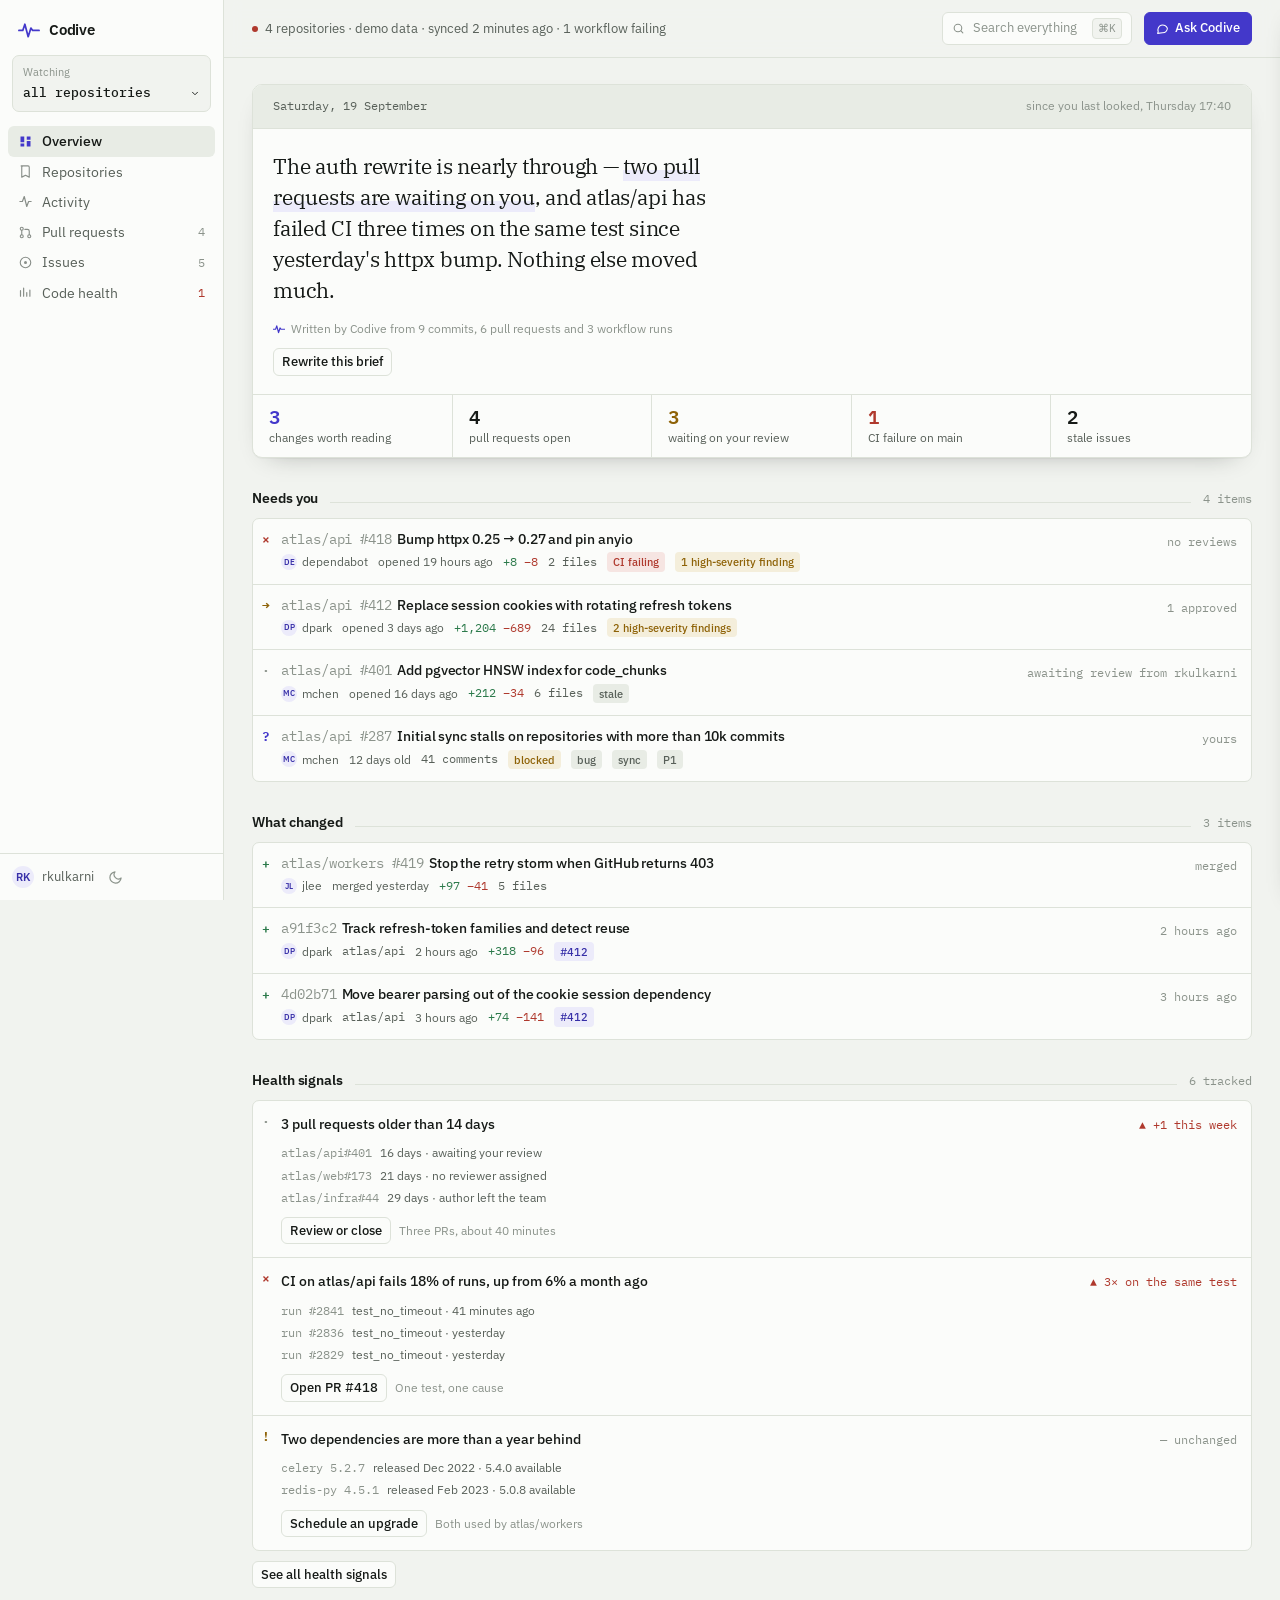
==== codive-site/app.html @ 2ed87016 "initial version of codive" ====
<!DOCTYPE html>
<html lang="en">
<head>
<meta charset="utf-8">
<meta name="viewport" content="width=device-width, initial-scale=1">
<title>Codive — Overview</title>
<meta name="description" content="Repository intelligence: what changed, what needs attention, what to do next.">
<link rel="icon" href="assets/favicon.svg" type="image/svg+xml">
<link rel="preconnect" href="https://fonts.googleapis.com">
<link rel="preconnect" href="https://fonts.gstatic.com" crossorigin>
<link href="https://fonts.googleapis.com/css2?family=IBM+Plex+Mono:wght@400;500;600&family=IBM+Plex+Sans:wght@400;500;600;700&family=IBM+Plex+Serif:ital,wght@0,400;0,500;1,400&display=swap" rel="stylesheet">
<link rel="stylesheet" href="assets/app.css">
</head>
<body>
<div class="shell">
  <aside class="side">
    <div class="brand">
      <svg class="brand-mark" viewBox="0 0 24 24" fill="none" aria-hidden="true">
        <path d="M1 12.5h4.2l2.3-6.8 3.6 13.6 3-9.4 1.9 2.6H23" stroke="var(--iris)" stroke-width="1.9" stroke-linecap="round" stroke-linejoin="round"/>
      </svg>
      <span class="brand-name">Codive</span>
    </div>
    <div class="scope">
      <div class="scope-label">Watching</div>
      <div class="scope-val">
        <select id="scope" aria-label="Repository scope">
          <option value="all">all repositories</option>
        </select>
        <svg width="11" height="11" viewBox="0 0 24 24" fill="none" aria-hidden="true"><path d="M6 9l6 6 6-6" stroke="currentColor" stroke-width="2.2" stroke-linecap="round"/></svg>
      </div>
    </div>
    <nav class="nav" id="nav" aria-label="Sections"></nav>
    <div class="side-foot">
      <div class="who">
        <div class="avatar">RK</div>
        <div class="who-name">rkulkarni</div>
      </div>
      <button class="icon-btn" id="themeBtn" title="Switch theme" aria-label="Switch theme">
        <svg width="15" height="15" viewBox="0 0 24 24" fill="none" aria-hidden="true"><path d="M21 12.8A9 9 0 1111.2 3a7 7 0 009.8 9.8z" stroke="currentColor" stroke-width="1.9" stroke-linejoin="round"/></svg>
      </button>
    </div>
  </aside>

  <div class="main">
    <header class="topbar">
      <div class="sync">
        <span class="dot" id="syncDot"></span>
        <span id="syncText">4 repositories · synced 2 minutes ago</span>
      </div>
      <button class="searchbtn" id="searchBtn">
        <svg width="13" height="13" viewBox="0 0 24 24" fill="none" aria-hidden="true"><circle cx="11" cy="11" r="7" stroke="currentColor" stroke-width="2"/><path d="M20 20l-3.5-3.5" stroke="currentColor" stroke-width="2" stroke-linecap="round"/></svg>
        <span class="lbl">Search everything</span><span class="kbd">⌘K</span>
      </button>
      <button class="btn primary" id="askBtn">
        <svg width="13" height="13" viewBox="0 0 24 24" fill="none" aria-hidden="true"><path d="M21 11.5a8.4 8.4 0 01-9 8.4L3 21l1.1-3.4A8.4 8.4 0 1121 11.5z" stroke="currentColor" stroke-width="1.9" stroke-linejoin="round"/></svg>
        Ask Codive
      </button>
    </header>
    <main class="page" id="page" tabindex="-1"></main>
  </div>
</div>

<div class="scrim" id="scrim"></div>

<aside class="ask" id="ask" aria-label="Ask Codive" aria-hidden="true">
  <div class="ask-h">
    <svg width="16" height="16" viewBox="0 0 24 24" fill="none" aria-hidden="true"><path d="M1 12.5h4.2l2.3-6.8 3.6 13.6 3-9.4 1.9 2.6H23" stroke="var(--iris)" stroke-width="2" stroke-linecap="round" stroke-linejoin="round"/></svg>
    <h2>Ask Codive</h2>
    <button class="icon-btn" id="askNew" title="New conversation" aria-label="New conversation" style="margin-left:auto">
      <svg width="15" height="15" viewBox="0 0 24 24" fill="none" aria-hidden="true"><path d="M12 5v14M5 12h14" stroke="currentColor" stroke-width="2" stroke-linecap="round"/></svg>
    </button>
    <button class="icon-btn" id="askClose" title="Close" aria-label="Close">
      <svg width="15" height="15" viewBox="0 0 24 24" fill="none" aria-hidden="true"><path d="M6 6l12 12M18 6L6 18" stroke="currentColor" stroke-width="2" stroke-linecap="round"/></svg>
    </button>
  </div>
  <div class="ask-ctx"><span class="ask-ctx-l">Context</span><span id="askCtx"></span></div>
  <div class="ask-log" id="askLog"></div>
  <div class="ask-f">
    <div class="ask-box">
      <textarea id="askIn" rows="1" placeholder="Ask about commits, PRs, issues or code…"></textarea>
      <button class="btn sm primary" id="askSend" aria-label="Send">Send</button>
    </div>
    <div class="ask-note" id="askNote">Answers cite the commit, PR, issue or file they came from.</div>
  </div>
</aside>

<div class="cmdk" id="cmdk" role="dialog" aria-label="Search">
  <div class="cmdk-box">
    <div class="cmdk-in">
      <svg width="15" height="15" viewBox="0 0 24 24" fill="none" aria-hidden="true" style="color:var(--ink3)"><circle cx="11" cy="11" r="7" stroke="currentColor" stroke-width="2"/><path d="M20 20l-3.5-3.5" stroke="currentColor" stroke-width="2" stroke-linecap="round"/></svg>
      <input id="cmdkIn" placeholder="Repositories, pull requests, issues, commits, files…" autocomplete="off" spellcheck="false">
      <div class="cmdk-mode" role="group" aria-label="Search mode">
        <button data-mode="exact" aria-pressed="true">Exact</button>
        <button data-mode="semantic" aria-pressed="false">Semantic</button>
      </div>
    </div>
    <div class="cmdk-list" id="cmdkList"></div>
    <div class="cmdk-f"><span>↑↓ to move</span><span>↵ to open</span><span>esc to close</span></div>
  </div>
</div>

<div class="toast" id="toast" role="status"></div>

<script src="assets/config.js"></script>
<script src="assets/app.js"></script>
</body>
</html>
---- codive-site/assets/app.css ----
:root{
  --paper:#F1F3EF; --surface:#FBFCFA; --sunk:#E8ECE5; --raised:#FFFFFF;
  --ink:#161A17; --ink2:#586059; --ink3:#8B938B;
  --rule:#DDE2D9; --rule-hi:#C7CFC3;
  --iris:#4338CA; --iris-ink:#372FA8; --iris-soft:#ECEBFA;
  --add:#2C7A4B; --add-soft:#E3EFE5;
  --del:#AF392D; --del-soft:#F6E5E2;
  --warn:#8E6207; --warn-soft:#F4EEDB;
  --shadow:0 1px 0 rgba(20,26,22,.03), 0 10px 26px -18px rgba(20,26,22,.45);
  --radius:7px;
  color-scheme:light;
}
@media (prefers-color-scheme: dark){
  :root:not([data-theme="light"]){
    --paper:#0F1412; --surface:#161B18; --sunk:#121715; --raised:#1B211D;
    --ink:#E7EDE7; --ink2:#99A39B; --ink3:#6C766E;
    --rule:#232B26; --rule-hi:#333D36;
    --iris:#A79AFF; --iris-ink:#BCB2FF; --iris-soft:#1E1B33;
    --add:#5FBE84; --add-soft:#122318;
    --del:#E37C6C; --del-soft:#2A1512;
    --warn:#D3A23F; --warn-soft:#271F0F;
    --shadow:0 1px 0 rgba(0,0,0,.2), 0 12px 30px -18px rgba(0,0,0,.8);
    color-scheme:dark;
  }
}
:root[data-theme="dark"]{
  --paper:#0F1412; --surface:#161B18; --sunk:#121715; --raised:#1B211D;
  --ink:#E7EDE7; --ink2:#99A39B; --ink3:#6C766E;
  --rule:#232B26; --rule-hi:#333D36;
  --iris:#A79AFF; --iris-ink:#BCB2FF; --iris-soft:#1E1B33;
  --add:#5FBE84; --add-soft:#122318;
  --del:#E37C6C; --del-soft:#2A1512;
  --warn:#D3A23F; --warn-soft:#271F0F;
  --shadow:0 1px 0 rgba(0,0,0,.2), 0 12px 30px -18px rgba(0,0,0,.8);
  color-scheme:dark;
}
*{box-sizing:border-box}
html,body{margin:0;padding:0}
body{
  background:var(--paper); color:var(--ink);
  font-family:"IBM Plex Sans",ui-sans-serif,system-ui,-apple-system,"Segoe UI",sans-serif;
  font-size:14px; line-height:1.55; -webkit-font-smoothing:antialiased;
}
button,input,select,textarea{font:inherit;color:inherit}
button{background:none;border:none;padding:0;cursor:pointer}
a{color:var(--iris-ink);text-decoration:none}
a:hover{text-decoration:underline}
:focus-visible{outline:2px solid var(--iris);outline-offset:2px;border-radius:3px}
.mono{font-family:"IBM Plex Mono",ui-monospace,SFMono-Regular,Menlo,monospace;font-variant-ligatures:none}
::selection{background:var(--iris-soft);color:var(--ink)}

/* ---------- shell ---------- */
.shell{display:grid;grid-template-columns:224px minmax(0,1fr);min-height:100vh}
.side{
  border-right:1px solid var(--rule); background:var(--surface);
  display:flex;flex-direction:column;position:sticky;top:0;height:100vh;
}
.brand{display:flex;align-items:center;gap:9px;padding:18px 18px 14px}
.brand-mark{width:22px;height:22px;flex:none}
.brand-name{font-weight:600;letter-spacing:-.014em;font-size:15px}
.scope{margin:0 12px 10px;padding:8px 10px;border:1px solid var(--rule);border-radius:var(--radius);background:var(--paper)}
.scope-label{font-size:11px;color:var(--ink3);margin-bottom:2px}
.scope-val{display:flex;align-items:center;justify-content:space-between;gap:6px}
.scope select{
  appearance:none;background:none;border:none;padding:0;font-size:13px;font-weight:500;
  font-family:"IBM Plex Mono",monospace;width:100%;cursor:pointer;
}
.nav{padding:4px 8px;overflow-y:auto;flex:1}
.nav-group{margin-bottom:2px}
.nav-item{
  display:flex;align-items:center;gap:9px;width:100%;padding:6px 10px;border-radius:6px;
  color:var(--ink2);font-size:13.5px;text-align:left;line-height:1.35;
}
.nav-item:hover{background:var(--sunk);color:var(--ink)}
.nav-item[aria-current="true"]{background:var(--sunk);color:var(--ink);font-weight:500}
.nav-item .ico{width:15px;height:15px;flex:none;opacity:.7}
.nav-item[aria-current="true"] .ico{opacity:1;color:var(--iris)}
.nav-count{margin-left:auto;font-size:11.5px;color:var(--ink3);font-family:"IBM Plex Mono",monospace}
.nav-count.alarm{color:var(--del)}
.nav-rule{height:1px;background:var(--rule);margin:8px 10px}
.side-foot{padding:10px 12px;border-top:1px solid var(--rule);display:flex;align-items:center;gap:8px}
.who{display:flex;align-items:center;gap:8px;min-width:0}
.avatar{width:22px;height:22px;border-radius:50%;background:var(--iris-soft);color:var(--iris-ink);
  display:grid;place-items:center;font-size:10.5px;font-weight:600;flex:none}
.who-name{font-size:12.5px;color:var(--ink2);overflow:hidden;text-overflow:ellipsis;white-space:nowrap}
.icon-btn{width:26px;height:26px;border-radius:6px;display:grid;place-items:center;color:var(--ink3)}
.icon-btn:hover{background:var(--sunk);color:var(--ink)}

/* ---------- main ---------- */
.main{min-width:0;display:flex;flex-direction:column}
.topbar{
  display:flex;align-items:center;gap:12px;padding:12px 28px;border-bottom:1px solid var(--rule);
  position:sticky;top:0;background:color-mix(in srgb, var(--paper) 88%, transparent);
  backdrop-filter:blur(8px);z-index:20;
}
.sync{display:flex;align-items:center;gap:7px;font-size:12.5px;color:var(--ink2);min-width:0}
.dot{width:6px;height:6px;border-radius:50%;background:var(--add);flex:none}
.dot.bad{background:var(--del)}
.searchbtn{
  margin-left:auto;display:flex;align-items:center;gap:8px;padding:5px 9px;border:1px solid var(--rule);
  border-radius:6px;color:var(--ink3);font-size:13px;background:var(--surface);min-width:190px;
}
.searchbtn:hover{border-color:var(--rule-hi);color:var(--ink2)}
.kbd{font-family:"IBM Plex Mono",monospace;font-size:11px;border:1px solid var(--rule);border-radius:4px;
  padding:1px 5px;color:var(--ink3);background:var(--paper);margin-left:auto}
.btn{
  display:inline-flex;align-items:center;gap:6px;padding:5px 11px;border-radius:6px;border:1px solid var(--rule);
  background:var(--surface);font-size:13px;font-weight:500;color:var(--ink);white-space:nowrap;
}
.btn:hover{border-color:var(--rule-hi);background:var(--raised)}
.btn.primary{background:var(--iris);border-color:var(--iris);color:#fff}
.btn.primary:hover{background:var(--iris-ink);border-color:var(--iris-ink)}
.btn.sm{padding:3px 8px;font-size:12.5px}
.btn:disabled{opacity:.5;cursor:default}

.page{padding:26px 28px 80px;max-width:1080px;width:100%}
.page-head{margin-bottom:20px}
.page-title{font-size:20px;font-weight:600;letter-spacing:-.02em;margin:0 0 3px}
.page-sub{color:var(--ink2);font-size:13.5px;margin:0}

/* ---------- section ---------- */
.sec{margin-top:30px}
.sec-head{display:flex;align-items:baseline;gap:12px;margin-bottom:9px}
.sec-title{font-size:13.5px;font-weight:600;letter-spacing:-.005em;margin:0;white-space:nowrap}
.sec-line{flex:1;height:1px;background:var(--rule)}
.sec-meta{font-family:"IBM Plex Mono",monospace;font-size:11.5px;color:var(--ink3);white-space:nowrap}

/* ---------- the gutter ledger ---------- */
.ledger{border:1px solid var(--rule);border-radius:var(--radius);background:var(--surface);overflow:hidden}
.row{display:grid;grid-template-columns:26px minmax(0,1fr) auto;gap:0;border-bottom:1px solid var(--rule);
  width:100%;text-align:left;align-items:start;transition:background .09s ease}
.row:last-child{border-bottom:none}
.row:hover{background:var(--raised)}
.gut{
  font-family:"IBM Plex Mono",monospace;font-size:13px;font-weight:600;line-height:1;
  display:flex;justify-content:center;padding:14px 0 0;color:var(--ink3);user-select:none;
}
.g-add{color:var(--add)} .g-del{color:var(--del)} .g-warn{color:var(--warn)}
.g-iris{color:var(--iris)} .g-mute{color:var(--ink3)}
.row-body{padding:11px 14px 12px 2px;min-width:0}
.row-side{padding:12px 14px 12px 8px;text-align:right;white-space:nowrap}
.row-t{font-size:13.8px;font-weight:500;letter-spacing:-.005em;line-height:1.4}
.row-t .num{font-family:"IBM Plex Mono",monospace;color:var(--ink3);font-weight:400;margin-right:5px}
.row-m{font-size:12.3px;color:var(--ink2);margin-top:3px;display:flex;flex-wrap:wrap;gap:4px 10px;align-items:center}
.row-m .mono{font-size:11.8px}
.row-why{font-size:12.6px;color:var(--ink2);margin-top:6px;padding-left:9px;border-left:2px solid var(--rule-hi);line-height:1.5}
.row-why b{font-weight:600;color:var(--ink)}
.stamp{font-family:"IBM Plex Mono",monospace;font-size:11.5px;color:var(--ink3)}

.tag{display:inline-flex;align-items:center;gap:4px;font-size:11.3px;padding:1px 6px;border-radius:4px;
  background:var(--sunk);color:var(--ink2);white-space:nowrap;font-weight:500}
.tag.add{background:var(--add-soft);color:var(--add)}
.tag.del{background:var(--del-soft);color:var(--del)}
.tag.warn{background:var(--warn-soft);color:var(--warn)}
.tag.iris{background:var(--iris-soft);color:var(--iris-ink)}
.diffnum{font-family:"IBM Plex Mono",monospace;font-size:11.8px}
.diffnum .p{color:var(--add)} .diffnum .m{color:var(--del)}
.who-chip{display:inline-flex;align-items:center;gap:5px}
.who-chip .avatar{width:16px;height:16px;font-size:8px}

/* ---------- brief hero ---------- */
.brief{border:1px solid var(--rule);border-radius:10px;background:var(--surface);overflow:hidden;box-shadow:var(--shadow)}
.brief-top{display:flex;align-items:center;gap:10px;padding:12px 20px;border-bottom:1px solid var(--rule);background:var(--sunk)}
.brief-date{font-family:"IBM Plex Mono",monospace;font-size:12px;color:var(--ink2)}
.brief-since{font-size:12px;color:var(--ink3);margin-left:auto}
.lede{padding:22px 20px 18px;max-width:64ch}
.lede p{
  font-family:"IBM Plex Serif",Georgia,serif;font-size:21px;line-height:1.48;letter-spacing:-.011em;
  margin:0;color:var(--ink);
}
.lede .hl{background:linear-gradient(transparent 62%, var(--iris-soft) 62%);padding-bottom:1px}
.lede-foot{display:flex;align-items:center;gap:10px;margin-top:14px;flex-wrap:wrap}
.lede-by{font-size:11.8px;color:var(--ink3);display:flex;align-items:center;gap:6px}
.counters{display:grid;grid-template-columns:repeat(5,minmax(0,1fr));border-top:1px solid var(--rule)}
.counter{padding:12px 16px;border-right:1px solid var(--rule);text-align:left;transition:background .09s}
.counter:last-child{border-right:none}
.counter:hover{background:var(--raised)}
.counter .n{font-family:"IBM Plex Mono",monospace;font-size:19px;font-weight:600;line-height:1.1;letter-spacing:-.02em}
.counter .l{font-size:11.8px;color:var(--ink2);margin-top:2px;line-height:1.3}
.counter.is-del .n{color:var(--del)} .counter.is-warn .n{color:var(--warn)} .counter.is-iris .n{color:var(--iris)}

/* ---------- detail ---------- */
.back{display:inline-flex;align-items:center;gap:6px;font-size:12.5px;color:var(--ink2);margin-bottom:14px}
.back:hover{color:var(--ink)}
.detail-head{border-bottom:1px solid var(--rule);padding-bottom:16px;margin-bottom:4px}
.detail-title{font-size:19px;font-weight:600;letter-spacing:-.02em;margin:0 0 7px;line-height:1.3}
.detail-title .num{font-family:"IBM Plex Mono",monospace;color:var(--ink3);font-weight:400}
.detail-meta{display:flex;flex-wrap:wrap;gap:6px 14px;align-items:center;font-size:12.6px;color:var(--ink2)}
.cols{display:grid;grid-template-columns:minmax(0,1fr) 250px;gap:26px;align-items:start}
.panel{border:1px solid var(--rule);border-radius:var(--radius);background:var(--surface);padding:14px 16px}
.panel + .panel{margin-top:12px}
.panel-t{font-size:12.5px;font-weight:600;margin:0 0 9px;display:flex;align-items:center;gap:7px}
.kv{display:flex;justify-content:space-between;gap:10px;padding:4px 0;font-size:12.6px;border-bottom:1px solid var(--rule)}
.kv:last-child{border-bottom:none}
.kv dt{color:var(--ink2);margin:0}
.kv dd{margin:0;font-family:"IBM Plex Mono",monospace;font-size:12px;text-align:right}

/* AI finding */
.finding{border:1px solid var(--rule);border-radius:var(--radius);background:var(--surface);margin-bottom:9px;overflow:hidden}
.finding-h{display:flex;gap:10px;padding:11px 13px;align-items:flex-start;width:100%;text-align:left}
.finding-h:hover{background:var(--raised)}
.sev{font-family:"IBM Plex Mono",monospace;font-size:10.5px;font-weight:600;padding:2px 6px;border-radius:4px;flex:none;margin-top:1px}
.sev.high{background:var(--del-soft);color:var(--del)}
.sev.med{background:var(--warn-soft);color:var(--warn)}
.sev.low{background:var(--sunk);color:var(--ink2)}
.finding-t{font-size:13.4px;font-weight:500;line-height:1.4}
.finding-sub{font-size:12.2px;color:var(--ink2);margin-top:3px}
.finding-body{padding:0 13px 13px 49px;font-size:13px;color:var(--ink2);line-height:1.6}
.finding-body p{margin:0 0 9px}
.code{
  font-family:"IBM Plex Mono",monospace;font-size:12.1px;background:var(--sunk);border:1px solid var(--rule);
  border-radius:6px;padding:9px 11px;overflow-x:auto;white-space:pre;margin:0 0 9px;line-height:1.6;
}
.code .ln{color:var(--ink3);user-select:none;padding-right:12px}
.code .hit{color:var(--del)}
.conf{display:flex;align-items:center;gap:7px;font-size:11.6px;color:var(--ink3)}
.conf-bar{width:54px;height:4px;border-radius:2px;background:var(--sunk);overflow:hidden}
.conf-bar i{display:block;height:100%;background:var(--iris)}
.evidence{display:inline-flex;align-items:center;gap:5px;font-family:"IBM Plex Mono",monospace;font-size:11.6px;
  background:var(--iris-soft);color:var(--iris-ink);padding:1px 6px;border-radius:4px;border:none;cursor:pointer}
.evidence:hover{text-decoration:underline}

.check{display:flex;gap:9px;padding:7px 0;border-bottom:1px solid var(--rule);font-size:13px;align-items:flex-start}
.check:last-child{border-bottom:none}
.check input{margin:3px 0 0;accent-color:var(--iris)}
.check span{color:var(--ink2)}
.check input:checked + span{text-decoration:line-through;color:var(--ink3)}

/* filters */
.filters{display:flex;flex-wrap:wrap;gap:6px;margin-bottom:12px;align-items:center}
.chip{padding:3.5px 10px;border:1px solid var(--rule);border-radius:999px;font-size:12.4px;color:var(--ink2);background:var(--surface)}
.chip:hover{border-color:var(--rule-hi);color:var(--ink)}
.chip[aria-pressed="true"]{background:var(--ink);border-color:var(--ink);color:var(--paper);font-weight:500}
.filter-sep{width:1px;height:16px;background:var(--rule);margin:0 4px}

/* health */
.signal{display:grid;grid-template-columns:26px minmax(0,1fr);border-bottom:1px solid var(--rule)}
.signal:last-child{border-bottom:none}
.signal-b{padding:13px 14px 13px 2px}
.signal-t{font-size:13.8px;font-weight:500}
.signal-e{margin:8px 0 0;padding:0;list-style:none;display:flex;flex-direction:column;gap:3px}
.signal-e li{font-size:12.4px;color:var(--ink2);display:flex;gap:8px;align-items:baseline}
.signal-e .mono{color:var(--ink3);font-size:11.6px;flex:none}
.action{margin-top:10px;display:flex;align-items:center;gap:8px}
.action-label{font-size:12.4px;color:var(--ink);font-weight:500}
.trend{font-family:"IBM Plex Mono",monospace;font-size:11.5px;display:inline-flex;gap:3px;align-items:center}
.trend.up{color:var(--del)} .trend.down{color:var(--add)} .trend.flat{color:var(--ink3)}
.spark{display:flex;align-items:flex-end;gap:2px;height:22px}
.spark i{width:5px;background:var(--rule-hi);border-radius:1px;display:block}
.spark i.on{background:var(--iris)}

/* repo cards -> compact table */
.rtable{width:100%;border-collapse:collapse;font-size:13.3px}
.rtable th{text-align:left;font-size:11.5px;font-weight:500;color:var(--ink3);padding:0 12px 7px;border-bottom:1px solid var(--rule)}
.rtable td{padding:11px 12px;border-bottom:1px solid var(--rule);vertical-align:middle}
.rtable tr:last-child td{border-bottom:none}
.rtable tbody tr{cursor:pointer}
.rtable tbody tr:hover{background:var(--raised)}
.lang{display:inline-flex;align-items:center;gap:6px;font-size:12.3px;color:var(--ink2)}
.lang i{width:8px;height:8px;border-radius:50%;display:block}

/* ask panel */
.ask{
  position:fixed;right:0;top:0;height:100vh;width:min(440px,100%);background:var(--surface);
  border-left:1px solid var(--rule);display:flex;flex-direction:column;z-index:60;
  transform:translateX(100%);transition:transform .22s cubic-bezier(.4,0,.2,1);box-shadow:var(--shadow);
}
.ask.open{transform:none}
.ask-h{display:flex;align-items:center;gap:9px;padding:13px 16px;border-bottom:1px solid var(--rule)}
.ask-h h2{font-size:14px;margin:0;font-weight:600;letter-spacing:-.01em}
.ask-ctx{padding:9px 16px;border-bottom:1px solid var(--rule);background:var(--sunk);
  display:flex;gap:6px;flex-wrap:wrap;align-items:center}
.ask-ctx-l{font-size:11.5px;color:var(--ink3)}
.ask-log{flex:1;overflow-y:auto;padding:16px;display:flex;flex-direction:column;gap:16px}
.msg-u{align-self:flex-end;max-width:88%;background:var(--iris-soft);color:var(--ink);padding:8px 12px;
  border-radius:12px 12px 3px 12px;font-size:13.4px;line-height:1.5}
.msg-a{font-size:13.4px;line-height:1.62;color:var(--ink)}
.msg-a p{margin:0 0 9px} .msg-a p:last-child{margin:0}
.msg-a ul{margin:0 0 9px;padding-left:18px} .msg-a li{margin-bottom:4px}
.msg-a .who-a{display:flex;align-items:center;gap:6px;font-size:11.5px;color:var(--ink3);margin-bottom:6px}
.ask-empty{color:var(--ink2);font-size:13px;line-height:1.6}
.sugg{display:flex;flex-direction:column;gap:6px;margin-top:12px}
.sugg button{text-align:left;padding:8px 11px;border:1px solid var(--rule);border-radius:7px;font-size:12.8px;
  color:var(--ink2);background:var(--paper);line-height:1.4}
.sugg button:hover{border-color:var(--iris);color:var(--ink)}
.ask-f{border-top:1px solid var(--rule);padding:11px 14px}
.ask-box{display:flex;gap:8px;align-items:flex-end;border:1px solid var(--rule);border-radius:9px;
  background:var(--paper);padding:7px 8px 7px 11px}
.ask-box:focus-within{border-color:var(--iris)}
.ask-box textarea{flex:1;border:none;background:none;resize:none;outline:none;font-size:13.4px;max-height:110px;line-height:1.5}
.ask-note{font-size:11.2px;color:var(--ink3);margin-top:7px;line-height:1.4}
.thinking{display:inline-flex;gap:3px;align-items:center;color:var(--ink3);font-size:12.5px}
.thinking i{width:4px;height:4px;border-radius:50%;background:var(--ink3);animation:pulse 1.2s infinite}
.thinking i:nth-child(2){animation-delay:.18s} .thinking i:nth-child(3){animation-delay:.36s}
@keyframes pulse{0%,60%,100%{opacity:.3}30%{opacity:1}}
.scrim{position:fixed;inset:0;background:rgba(10,14,11,.28);z-index:50;opacity:0;pointer-events:none;transition:opacity .2s}
.scrim.on{opacity:1;pointer-events:auto}

/* cmd palette */
.cmdk{position:fixed;inset:0;z-index:80;display:none;padding:12vh 16px 16px;justify-content:center}
.cmdk.open{display:flex}
.cmdk-box{width:min(620px,100%);background:var(--surface);border:1px solid var(--rule-hi);border-radius:11px;
  box-shadow:0 24px 60px -20px rgba(10,14,11,.5);overflow:hidden;max-height:70vh;display:flex;flex-direction:column}
.cmdk-in{display:flex;align-items:center;gap:10px;padding:13px 15px;border-bottom:1px solid var(--rule)}
.cmdk-in input{flex:1;border:none;background:none;outline:none;font-size:15px}
.cmdk-mode{display:flex;border:1px solid var(--rule);border-radius:6px;overflow:hidden}
.cmdk-mode button{padding:3px 9px;font-size:11.5px;color:var(--ink3)}
.cmdk-mode button[aria-pressed="true"]{background:var(--ink);color:var(--paper)}
.cmdk-list{overflow-y:auto;padding:6px}
.cmdk-i{display:flex;gap:11px;padding:8px 10px;border-radius:7px;width:100%;text-align:left;align-items:baseline}
.cmdk-i.sel,.cmdk-i:hover{background:var(--sunk)}
.cmdk-i .type{font-family:"IBM Plex Mono",monospace;font-size:10.5px;color:var(--ink3);width:52px;flex:none;text-transform:lowercase}
.cmdk-i .t{font-size:13.4px;flex:1;min-width:0;overflow:hidden;text-overflow:ellipsis;white-space:nowrap}
.cmdk-i .r{font-family:"IBM Plex Mono",monospace;font-size:11px;color:var(--ink3);flex:none}
.cmdk-f{padding:7px 14px;border-top:1px solid var(--rule);font-size:11.3px;color:var(--ink3);display:flex;gap:14px}
.empty{padding:26px 16px;text-align:center;color:var(--ink2);font-size:13px}
.empty b{display:block;color:var(--ink);font-weight:600;margin-bottom:3px;font-size:13.5px}

.toast{position:fixed;bottom:22px;left:50%;transform:translateX(-50%) translateY(16px);background:var(--ink);
  color:var(--paper);padding:8px 15px;border-radius:7px;font-size:13px;z-index:90;opacity:0;
  pointer-events:none;transition:opacity .18s,transform .18s}
.toast.on{opacity:1;transform:translateX(-50%)}

@media (max-width: 940px){
  .cols{grid-template-columns:minmax(0,1fr)}
  .counters{grid-template-columns:repeat(3,1fr)}
  .counter:nth-child(3){border-right:none}
  .counter:nth-child(n+4){border-top:1px solid var(--rule)}
}
@media (max-width: 800px){
  .shell{grid-template-columns:minmax(0,1fr)}
  .side{position:static;height:auto;border-right:none;border-bottom:1px solid var(--rule)}
  .nav{display:flex;gap:2px;overflow-x:auto;padding:4px 8px 8px}
  .nav-rule,.nav .nav-count{display:none}
  .nav-item{white-space:nowrap;padding:5px 9px}
  .side-foot{display:none}
  .page{padding:20px 16px 70px}
  .topbar{padding:10px 16px}
  .searchbtn{min-width:0}
  .searchbtn span.lbl{display:none}
  .counters{grid-template-columns:repeat(2,1fr)}
  .counter{border-right:1px solid var(--rule);border-top:1px solid var(--rule)}
  .lede p{font-size:18px}
  .row-side{display:none}
}
@media (prefers-reduced-motion: reduce){
  *{animation-duration:.01ms !important;transition-duration:.01ms !important}
}
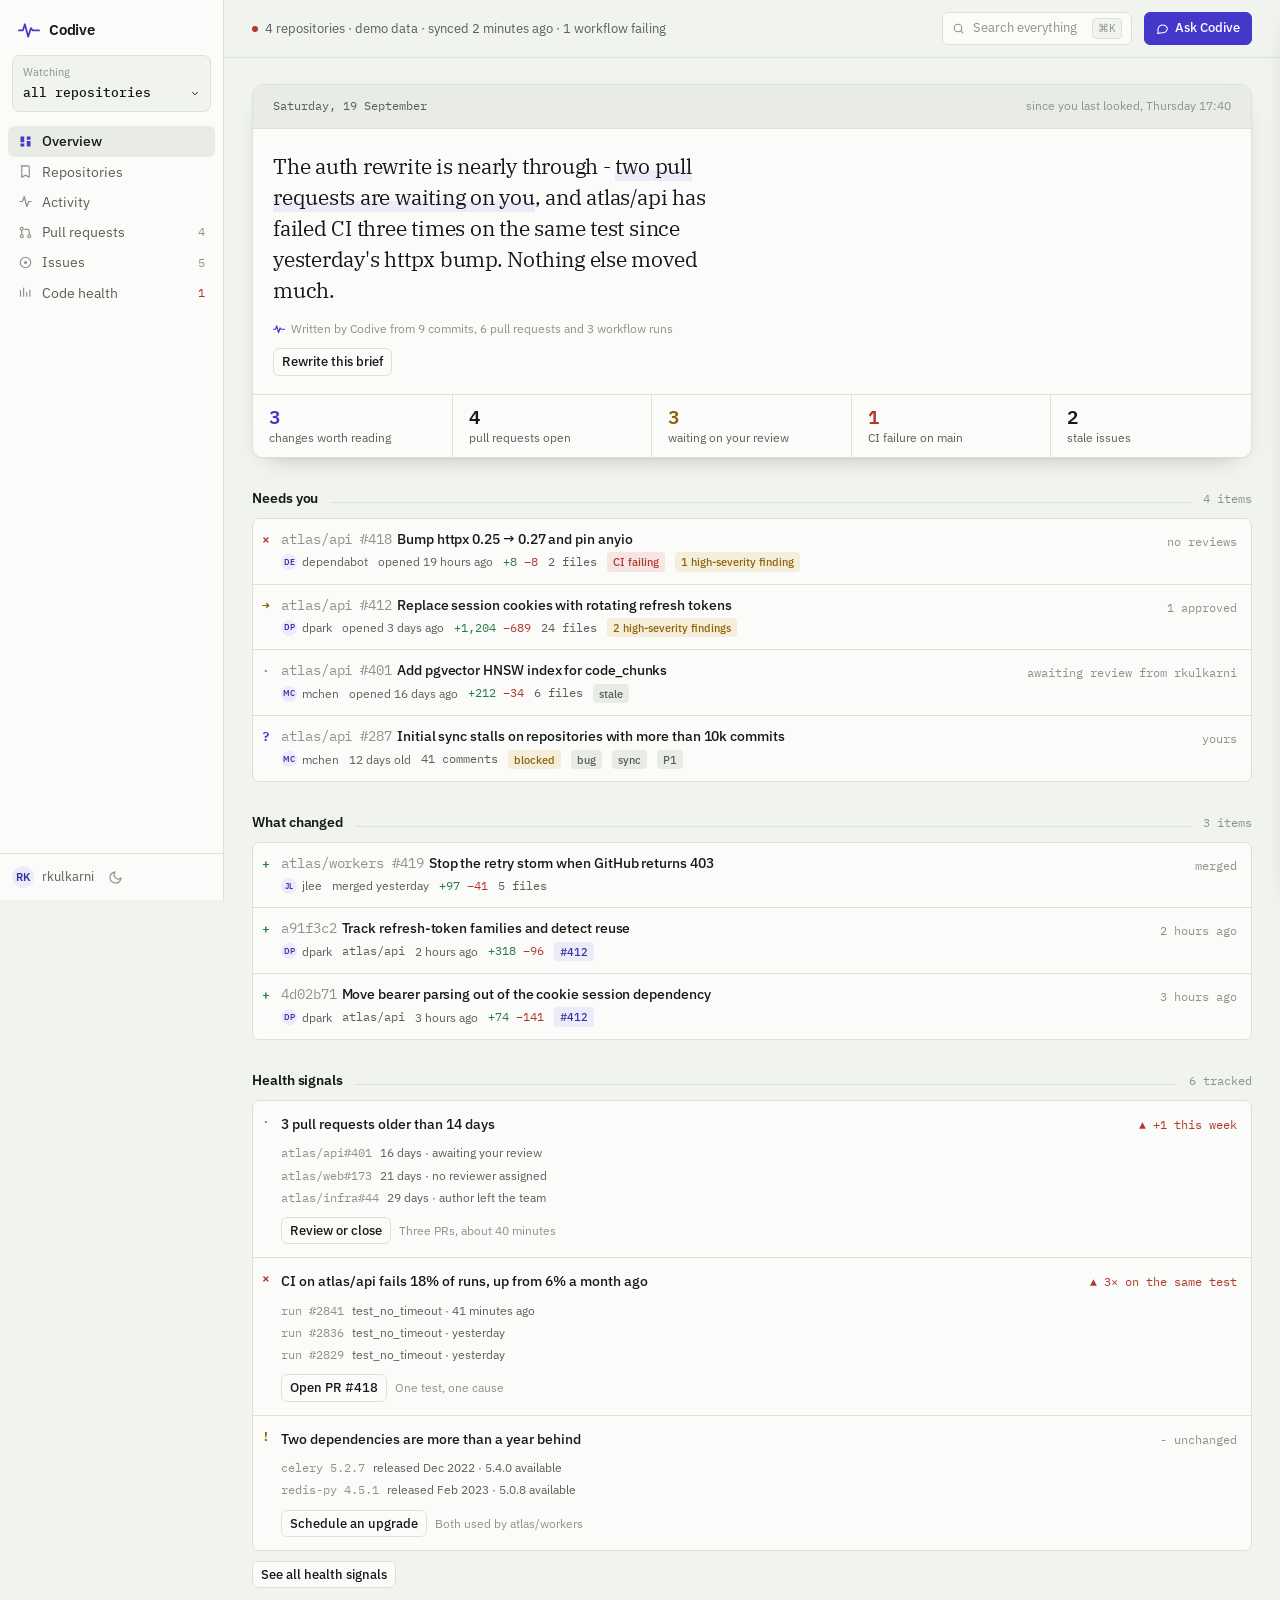
==== commit 4aee8b1f: "fix: some text errors" ====
--- a/codive-site/app.html
+++ b/codive-site/app.html
@@ -3,7 +3,7 @@
 <head>
 <meta charset="utf-8">
 <meta name="viewport" content="width=device-width, initial-scale=1">
-<title>Codive — Overview</title>
+<title>Codive - Overview</title>
 <meta name="description" content="Repository intelligence: what changed, what needs attention, what to do next.">
 <link rel="icon" href="assets/favicon.svg" type="image/svg+xml">
 <link rel="preconnect" href="https://fonts.googleapis.com">
